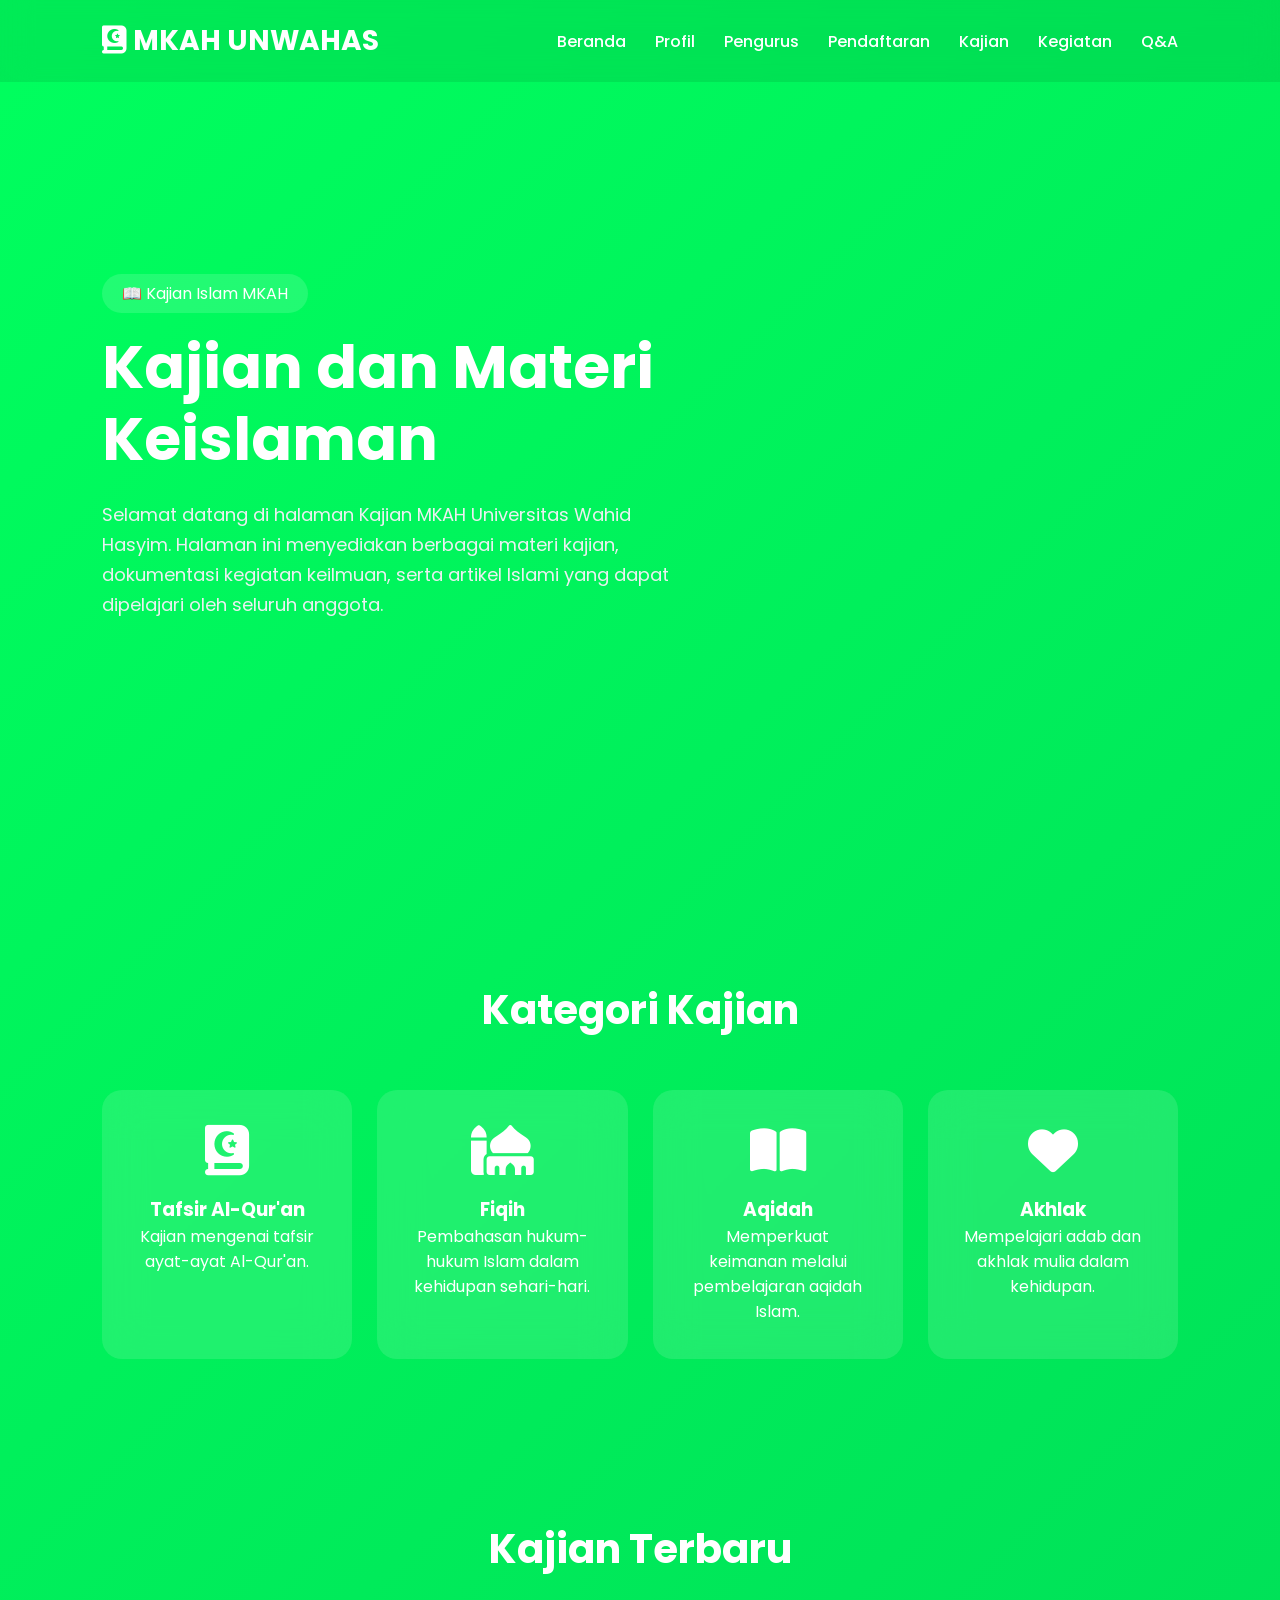
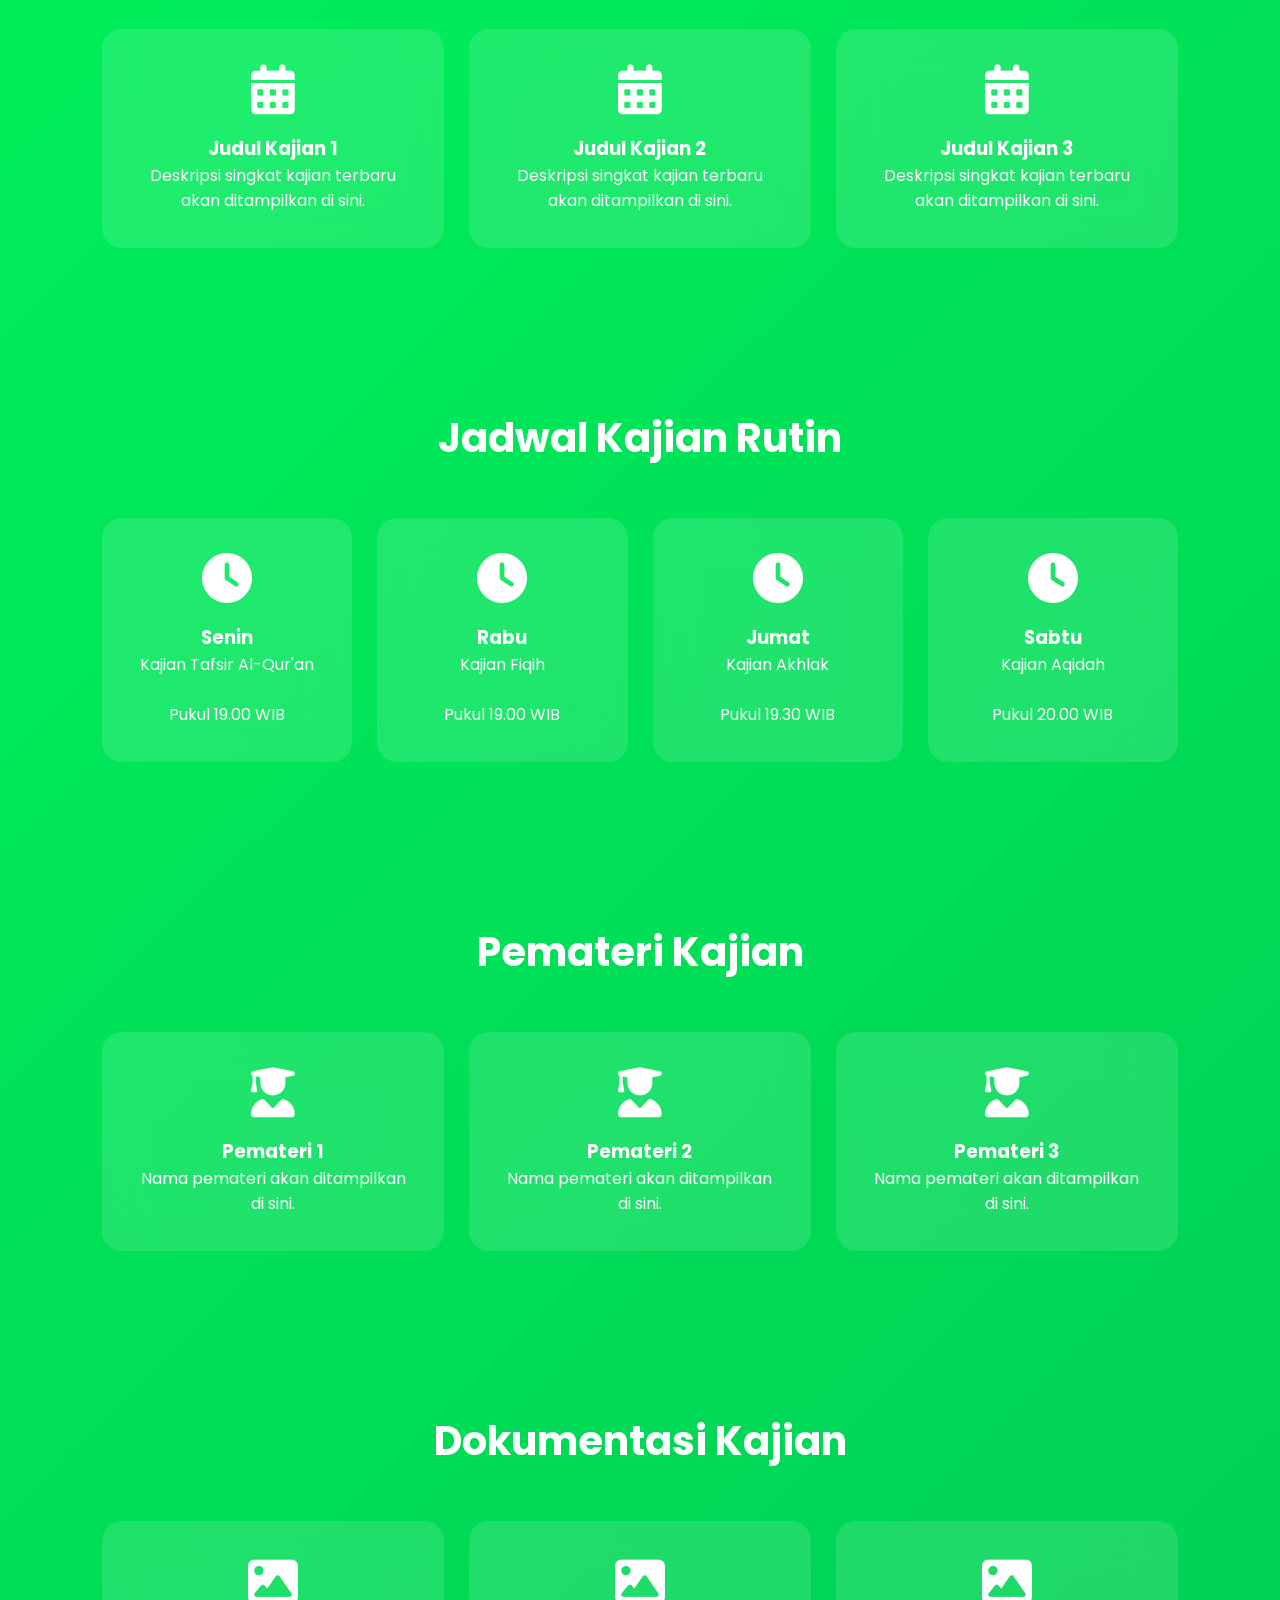
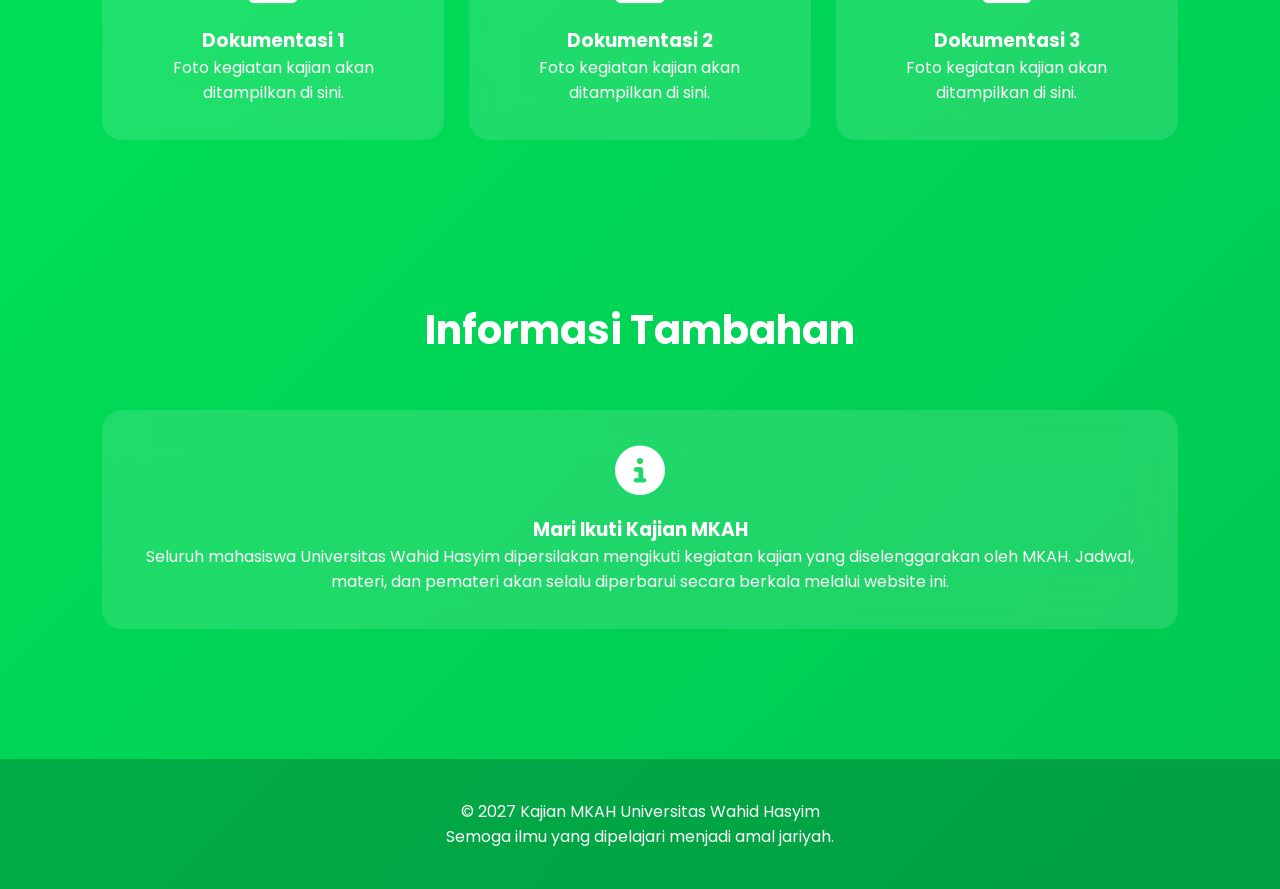
==== frontend/kajian.html @ d881df6a "Rename html files to lowercase" ====
<!DOCTYPE html>
<html lang="id">

<head>

    <meta charset="UTF-8">

    <meta name="viewport" content="width=device-width, initial-scale=1.0">

    <title>Kajian MKAH | Universitas Wahid Hasyim</title>

    <link rel="preconnect" href="https://fonts.googleapis.com">

    <link href="https://fonts.googleapis.com/css2?family=Poppins:wght@300;400;500;600;700&display=swap"
        rel="stylesheet">

    <link rel="stylesheet"
        href="https://cdnjs.cloudflare.com/ajax/libs/font-awesome/6.6.0/css/all.min.css">

    <link rel="stylesheet" href="style.css">

</head>

<body>

<header>

    <div class="logo">

        <i class="fas fa-book-quran"></i>

        MKAH UNWAHAS

    </div>

    <nav>

        <a href="index.html">Beranda</a>
        <a href="profil.html">Profil</a>
        <a href="pengurus.html">Pengurus</a>
        <a href="pendaftaran.html">Pendaftaran</a>
        <a href="kajian.html">Kajian</a>
        <a href="kegiatan.html">Kegiatan</a>
        <a href="qna.html">Q&A</a>

    </nav>

</header>

<section class="hero">

    <div class="text">

        <span>📖 Kajian Islam MKAH</span>

        <h1>Kajian dan Materi Keislaman</h1>

        <p>

            Selamat datang di halaman Kajian MKAH Universitas Wahid Hasyim.
            Halaman ini menyediakan berbagai materi kajian,
            dokumentasi kegiatan keilmuan,
            serta artikel Islami yang dapat dipelajari oleh seluruh anggota.

        </p>

    </div>

</section>

<section class="fitur">

    <h2>Kategori Kajian</h2>

    <div class="grid">

        <div class="item">

            <i class="fas fa-quran"></i>

            <h3>Tafsir Al-Qur'an</h3>

            <p>

                Kajian mengenai tafsir ayat-ayat Al-Qur'an.

            </p>

        </div>

        <div class="item">

            <i class="fas fa-mosque"></i>

            <h3>Fiqih</h3>

            <p>

                Pembahasan hukum-hukum Islam dalam kehidupan sehari-hari.

            </p>

        </div>

        <div class="item">

            <i class="fas fa-book-open"></i>

            <h3>Aqidah</h3>

            <p>

                Memperkuat keimanan melalui pembelajaran aqidah Islam.

            </p>

        </div>

        <div class="item">

            <i class="fas fa-heart"></i>

            <h3>Akhlak</h3>

            <p>

                Mempelajari adab dan akhlak mulia dalam kehidupan.

            </p>

        </div>

    </div>

</section>

<section class="fitur">

    <h2>Kajian Terbaru</h2>

    <div class="grid">

        <div class="item">

            <i class="fas fa-calendar-days"></i>

            <h3>Judul Kajian 1</h3>

            <p>

                Deskripsi singkat kajian terbaru akan ditampilkan di sini.

            </p>

        </div>

        <div class="item">

            <i class="fas fa-calendar-days"></i>

            <h3>Judul Kajian 2</h3>

            <p>

                Deskripsi singkat kajian terbaru akan ditampilkan di sini.

            </p>

        </div>

        <div class="item">

            <i class="fas fa-calendar-days"></i>

            <h3>Judul Kajian 3</h3>

            <p>

                Deskripsi singkat kajian terbaru akan ditampilkan di sini.

            </p>

        </div>

    </div>

</section>

<section class="fitur">

    <h2>Jadwal Kajian Rutin</h2>

    <div class="grid">

        <div class="item">

            <i class="fas fa-clock"></i>

            <h3>Senin</h3>

            <p>
                Kajian Tafsir Al-Qur'an
                <br><br>
                Pukul 19.00 WIB
            </p>

        </div>

        <div class="item">

            <i class="fas fa-clock"></i>

            <h3>Rabu</h3>

            <p>
                Kajian Fiqih
                <br><br>
                Pukul 19.00 WIB
            </p>

        </div>

        <div class="item">

            <i class="fas fa-clock"></i>

            <h3>Jumat</h3>

            <p>
                Kajian Akhlak
                <br><br>
                Pukul 19.30 WIB
            </p>

        </div>

        <div class="item">

            <i class="fas fa-clock"></i>

            <h3>Sabtu</h3>

            <p>
                Kajian Aqidah
                <br><br>
                Pukul 20.00 WIB
            </p>

        </div>

    </div>

</section>

<section class="fitur">

    <h2>Pemateri Kajian</h2>

    <div class="grid">

        <div class="item">

            <i class="fas fa-user-graduate"></i>

            <h3>Pemateri 1</h3>

            <p>

                Nama pemateri akan ditampilkan di sini.

            </p>

        </div>

        <div class="item">

            <i class="fas fa-user-graduate"></i>

            <h3>Pemateri 2</h3>

            <p>

                Nama pemateri akan ditampilkan di sini.

            </p>

        </div>

        <div class="item">

            <i class="fas fa-user-graduate"></i>

            <h3>Pemateri 3</h3>

            <p>

                Nama pemateri akan ditampilkan di sini.

            </p>

        </div>

    </div>

</section>

<section class="fitur">

    <h2>Dokumentasi Kajian</h2>

    <div class="grid">

        <div class="item">

            <i class="fas fa-image"></i>

            <h3>Dokumentasi 1</h3>

            <p>

                Foto kegiatan kajian akan ditampilkan di sini.

            </p>

        </div>

        <div class="item">

            <i class="fas fa-image"></i>

            <h3>Dokumentasi 2</h3>

            <p>

                Foto kegiatan kajian akan ditampilkan di sini.

            </p>

        </div>

        <div class="item">

            <i class="fas fa-image"></i>

            <h3>Dokumentasi 3</h3>

            <p>

                Foto kegiatan kajian akan ditampilkan di sini.

            </p>

        </div>

    </div>

</section>

<section class="fitur">

    <h2>Informasi Tambahan</h2>

    <div class="item">

        <i class="fas fa-circle-info"></i>

        <h3>Mari Ikuti Kajian MKAH</h3>

        <p>

            Seluruh mahasiswa Universitas Wahid Hasyim dipersilakan
            mengikuti kegiatan kajian yang diselenggarakan oleh MKAH.
            Jadwal, materi, dan pemateri akan selalu diperbarui secara
            berkala melalui website ini.

        </p>

    </div>

</section>

<footer>

    <p>

        © 2027 Kajian MKAH Universitas Wahid Hasyim

        <br>

        Semoga ilmu yang dipelajari menjadi amal jariyah.

    </p>

</footer>

<script src="script.js"></script>

</body>
</html>
---- frontend/style.css ----
* {
        margin: 0;
        padding: 0;
        box-sizing: border-box;
        font-family: "Poppins", sans-serif;
      }

      body {
        background: linear-gradient(
          -45deg,
          #000000,
          #085200,
          #2ecc71,
          #00c853,
          #00ff5e
        );
        background-size: 400% 400%;
        animation: bg 12s ease infinite;
        color: #fff;
        overflow-x: hidden;
      }

      @keyframes bg {
        0% {
          background-position: 0% 50%;
        }
        50% {
          background-position: 100% 50%;
        }
        100% {
          background-position: 0% 50%;
        }
      }

      header {
        width: 100%;
        padding: 20px 8%;
        display: flex;
        justify-content: space-between;
        align-items: center;
        position: fixed;
        top: 0;
        z-index: 1000;
        backdrop-filter: blur(15px);
        background: rgba(0, 0, 0, 0.08);
      }

      .logo {
        font-size: 28px;
        font-weight: 700;
      }

      .logo i {
        color: #ffffff;
      }

      nav a {
        color: white;
        text-decoration: none;
        margin-left: 25px;
        font-weight: 500;
        transition: 0.3s;
      }

      nav a:hover {
        color: #ffe600;
      }

      .hero {
        min-height: 100vh;
        display: flex;
        justify-content: space-between;
        align-items: center;
        padding: 120px 8%;
      }

      .text {
        width: 55%;
      }

      .text span {
        background: #ffffff22;
        padding: 8px 20px;
        border-radius: 30px;
      }

      .text h1 {
        font-size: 60px;
        margin: 25px 0;
        line-height: 1.2;
      }

      .text p {
        font-size: 18px;
        color: #ecf0f1;
        line-height: 30px;
      }

      .btn {
        margin-top: 40px;
      }

      .btn a {
        display: inline-block;
        padding: 16px 35px;
        border-radius: 40px;
        text-decoration: none;
        margin-right: 15px;
        transition: 0.4s;
        font-weight: bold;
      }

      .btn1 {
        background: #fff;
        color: #0a7c4a;
      }

      .btn2 {
        border: 2px solid white;
        color: white;
      }

      .btn a:hover {
        transform: translateY(-6px);
      }

      .card {
        width: 380px;
        padding: 40px;
        border-radius: 25px;
        background: rgba(255, 255, 255, 0.12);
        backdrop-filter: blur(20px);
        box-shadow: 0 15px 40px rgba(0, 0, 0, 0.3);
      }

      .card h2 {
        font-size: 70px;
      }

      .card p {
        margin: 10px 0 30px;
      }

      .info {
        display: grid;
        grid-template-columns: repeat(2, 1fr);
        gap: 20px;
      }

      .box {
        background: white;
        color: #00351e;
        padding: 20px;
        border-radius: 15px;
        text-align: center;
      }

      .box h3 {
        font-size: 28px;
      }

      .fitur {
        padding: 80px 8%;
      }

      .fitur h2 {
        text-align: center;
        margin-bottom: 50px;
        font-size: 40px;
      }

      .grid {
        display: grid;
        grid-template-columns: repeat(auto-fit, minmax(250px, 1fr));
        gap: 25px;
      }

      .item {
        background: rgba(255, 255, 255, 0.12);
        padding: 35px;
        border-radius: 20px;
        backdrop-filter: blur(20px);
        text-align: center;
        transition: 0.4s;
      }

      .item:hover {
        background: white;
        color: #00542a;
        transform: translateY(-10px);
      }

      .item i {
        font-size: 50px;
        margin-bottom: 20px;
      }

      footer {
        text-align: center;
        padding: 40px;
        background: rgba(0, 0, 0, 0.2);
        margin-top: 50px;
      }

      .form-container{
        width:100%;
        max-width:700px;
        margin:auto;
      }
    
input,
select,
textarea{

width:100%;

padding:14px;

font-size:16px;

border-radius:10px;

border:1px solid #ccc;

margin-top:8px;

margin-bottom:20px;

}

button{

width:100%;

padding:15px;

font-size:18px;

border-radius:12px;

background:#16a34a;

color:white;

cursor:pointer;

}
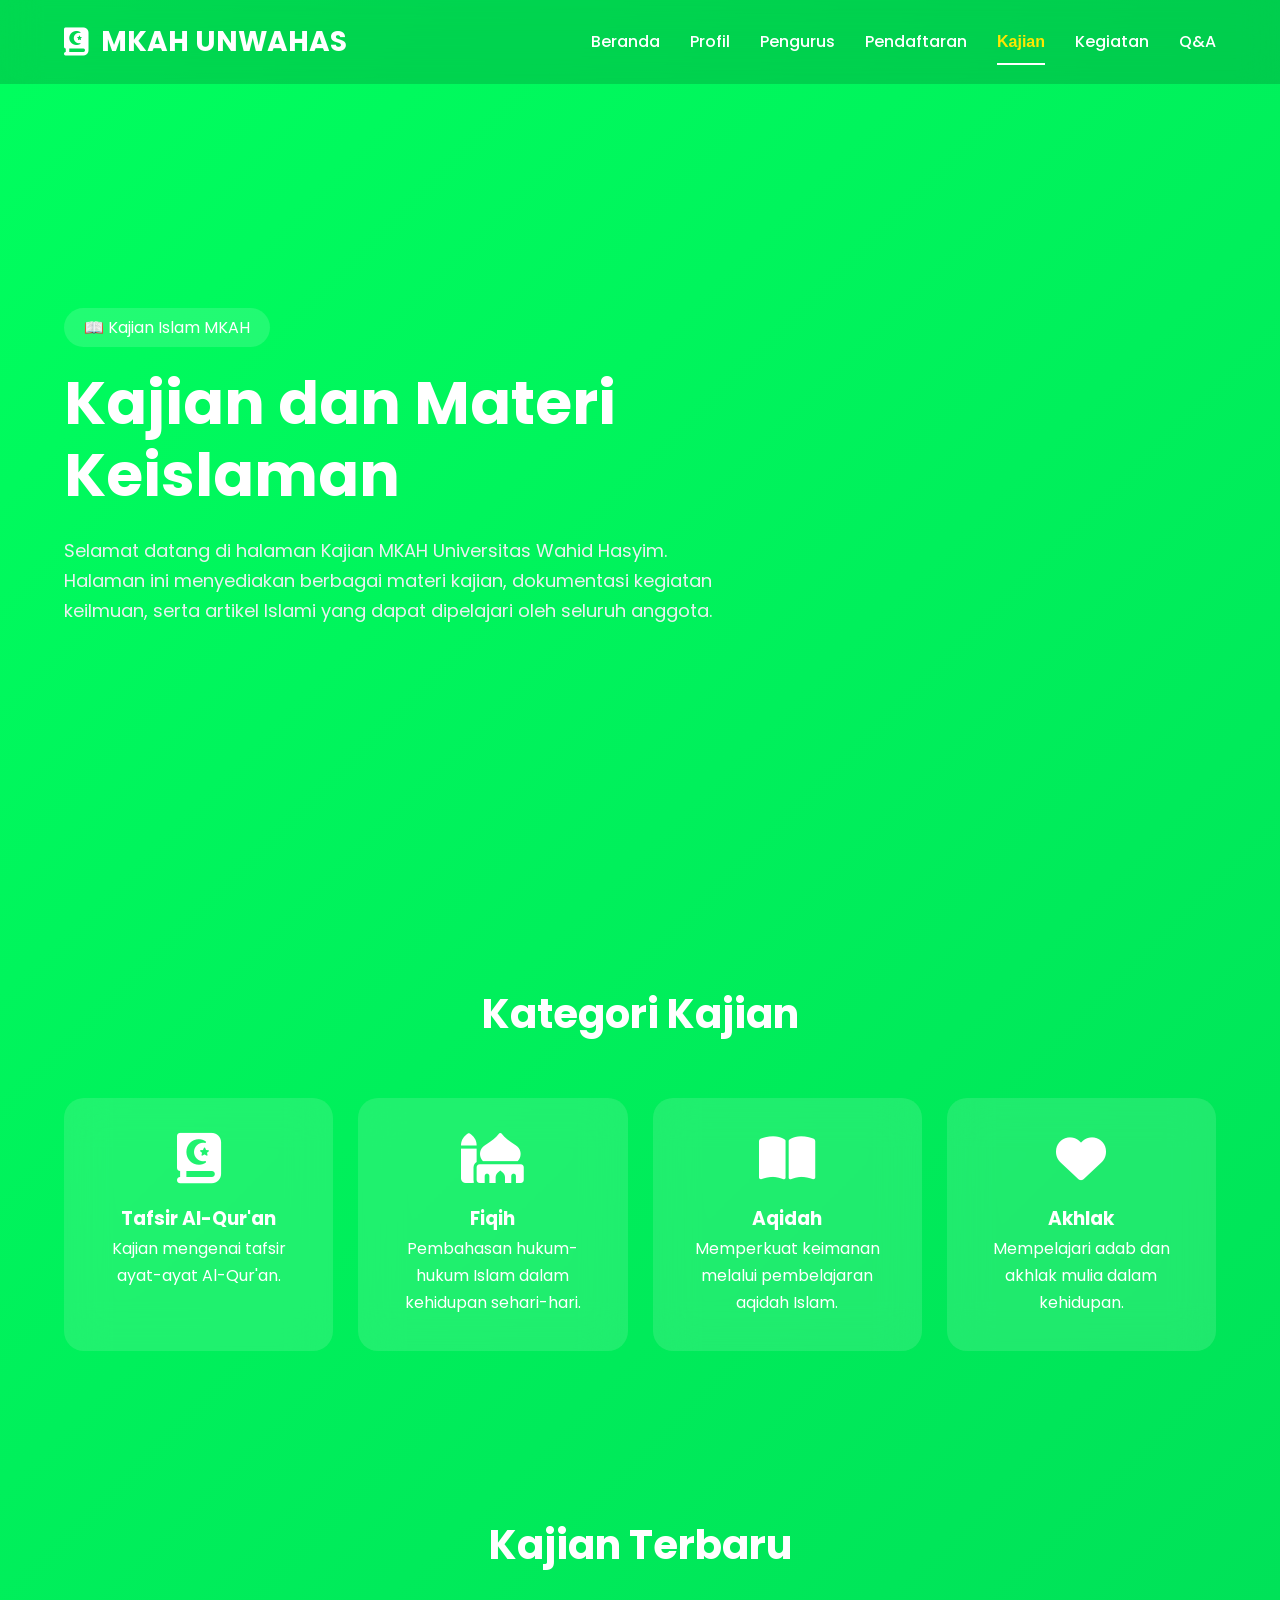
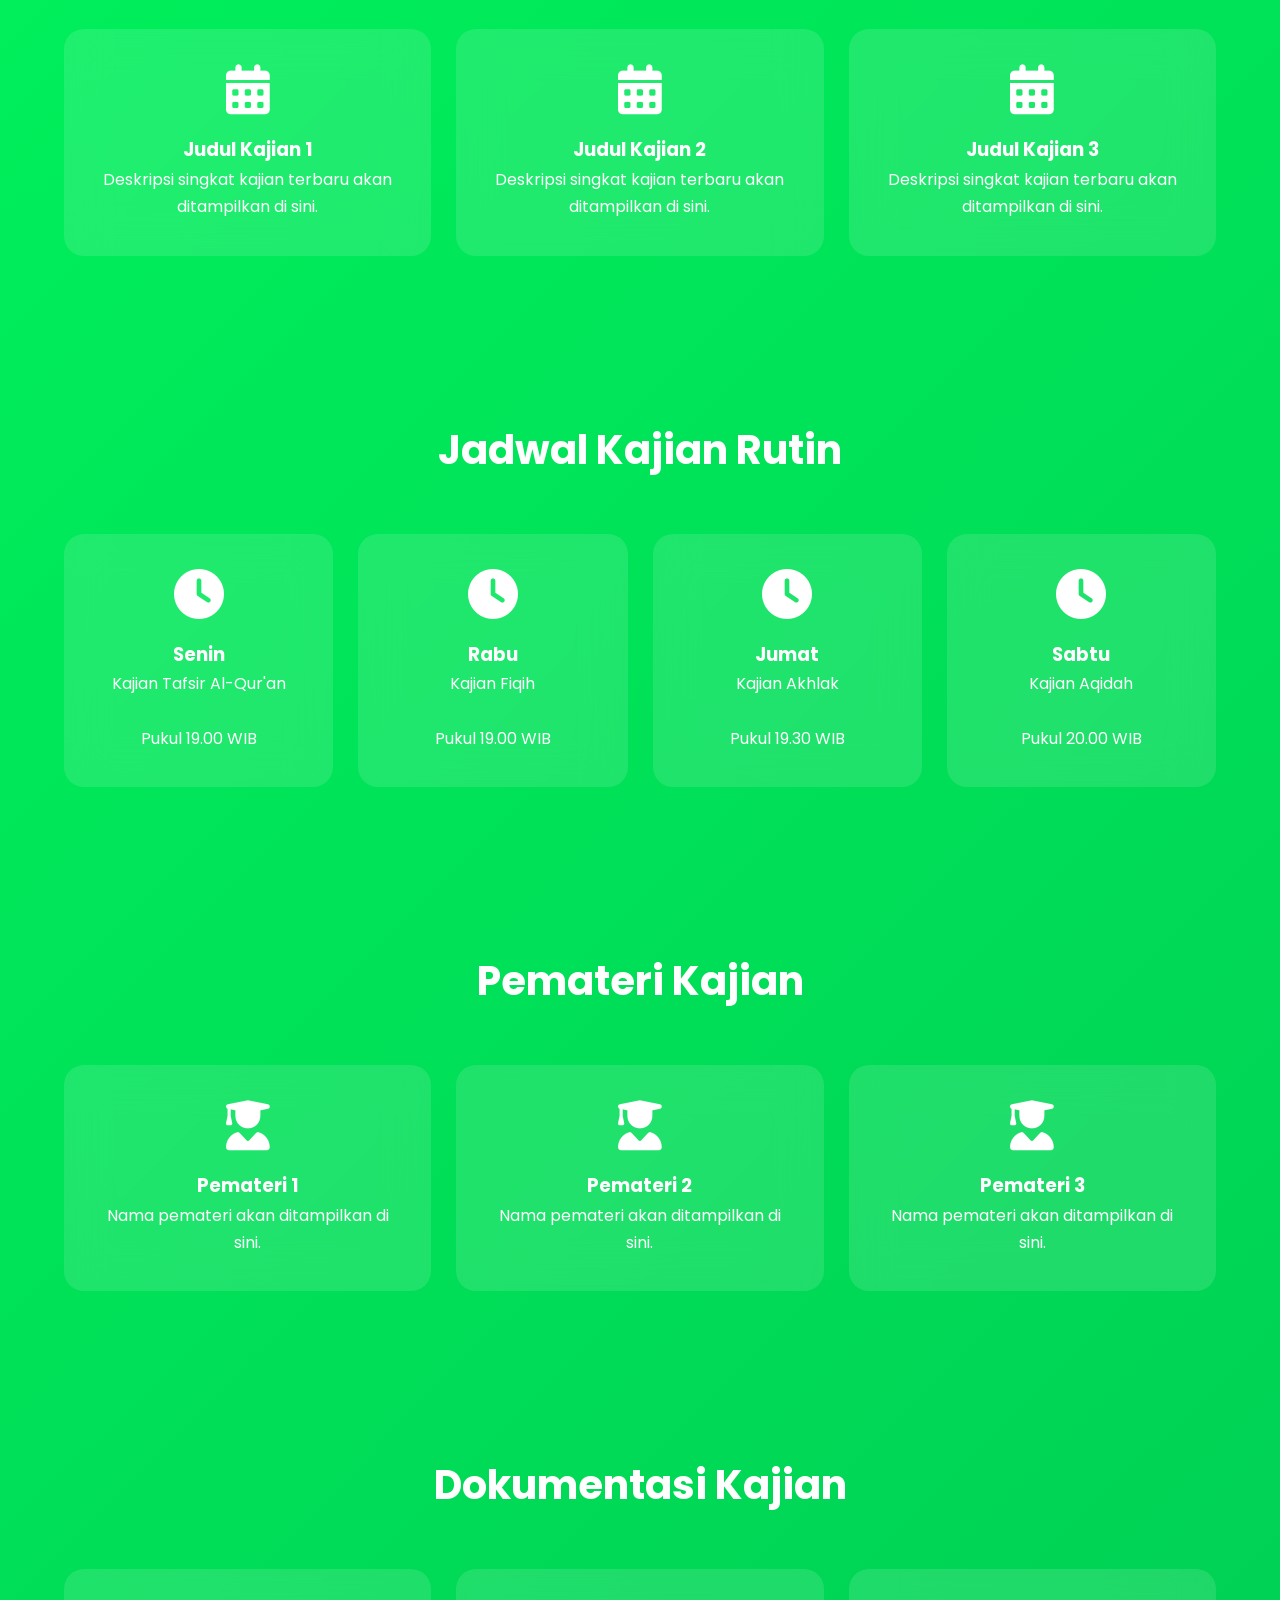
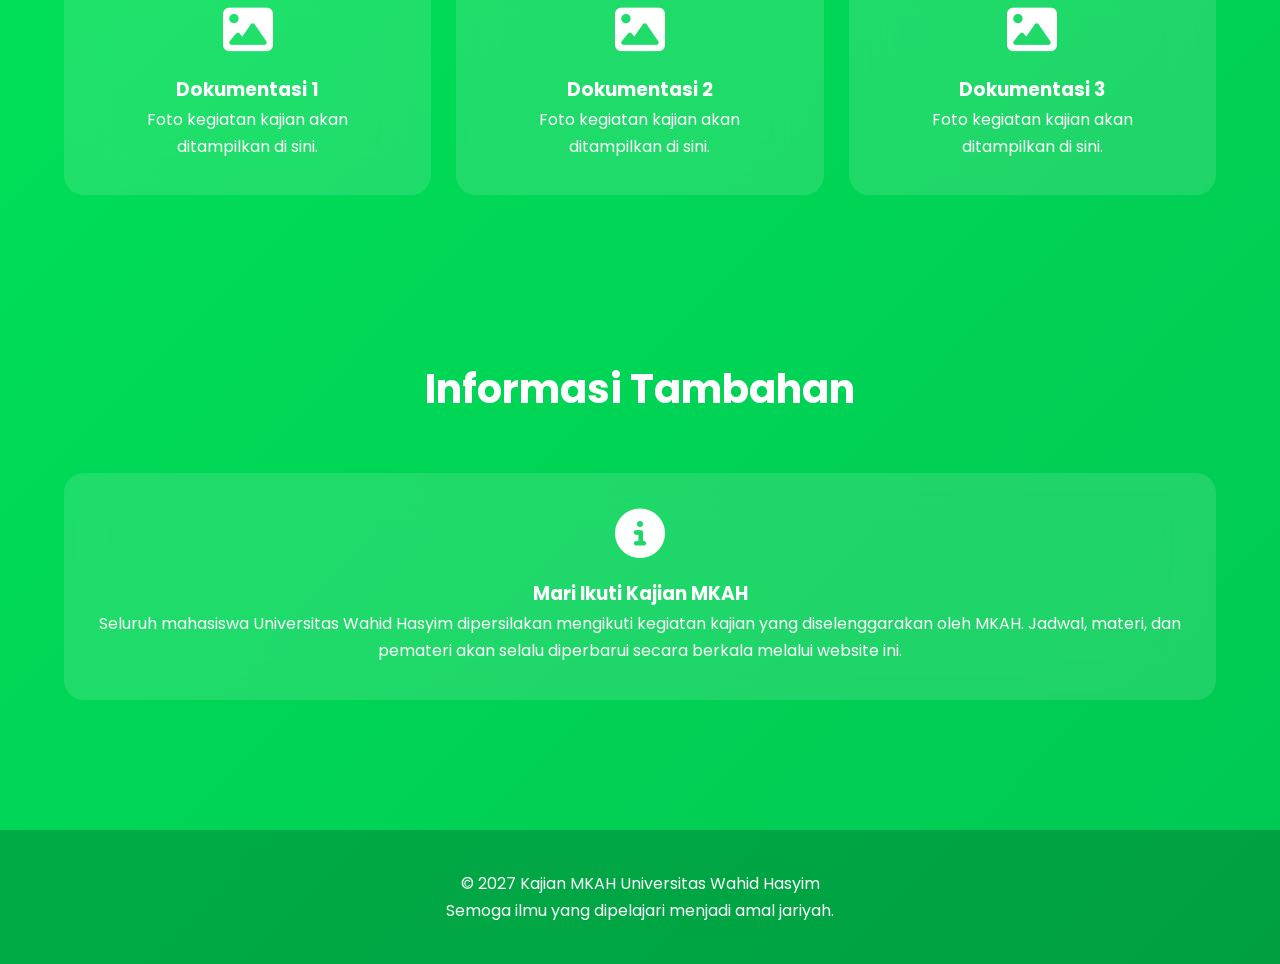
==== commit 1b55670f: "Improve responsive layout and mobile navigation" ====
--- a/frontend/kajian.html
+++ b/frontend/kajian.html
@@ -39,11 +39,17 @@
         <a href="profil.html">Profil</a>
         <a href="pengurus.html">Pengurus</a>
         <a href="pendaftaran.html">Pendaftaran</a>
-        <a href="kajian.html">Kajian</a>
+        <a href="kajian.html" class="active">Kajian</a>
         <a href="kegiatan.html">Kegiatan</a>
         <a href="qna.html">Q&A</a>
 
     </nav>
+
+    <div class="menu-toggle">
+
+    <i class="fas fa-bars"></i>
+
+    </div>
 
 </header>
 
--- a/frontend/style.css
+++ b/frontend/style.css
@@ -5,20 +5,54 @@
         font-family: "Poppins", sans-serif;
       }
 
-      body {
-        background: linear-gradient(
-          -45deg,
-          #000000,
-          #085200,
-          #2ecc71,
-          #00c853,
-          #00ff5e
-        );
-        background-size: 400% 400%;
-        animation: bg 12s ease infinite;
-        color: #fff;
-        overflow-x: hidden;
-      }
+/* ==========================
+   ROOT VARIABLES
+========================== */
+
+:root{
+
+--primary:#00c853;
+--primary-dark:#085200;
+--secondary:#2ecc71;
+
+--white:#ffffff;
+--text:#ecf0f1;
+
+--glass:rgba(255,255,255,.12);
+
+--radius:20px;
+
+--shadow:0 15px 40px rgba(0,0,0,.30);
+
+--transition:.3s ease;
+
+--container:1200px;
+
+}
+
+body{
+
+background:linear-gradient(
+-45deg,
+#000000,
+#085200,
+#2ecc71,
+#00c853,
+#00ff5e);
+
+background-size:400% 400%;
+
+animation:bg 12s ease infinite;
+
+color:var(--white);
+
+overflow-x:hidden;
+
+line-height:1.7;
+
+font-size:16px;
+
+}
 
       @keyframes bg {
         0% {
@@ -32,51 +66,188 @@
         }
       }
 
-      header {
-        width: 100%;
-        padding: 20px 8%;
-        display: flex;
-        justify-content: space-between;
-        align-items: center;
-        position: fixed;
-        top: 0;
-        z-index: 1000;
-        backdrop-filter: blur(15px);
-        background: rgba(0, 0, 0, 0.08);
-      }
-
-      .logo {
-        font-size: 28px;
-        font-weight: 700;
-      }
+html{
+
+scroll-behavior:smooth;
+
+}
+
+img{
+
+max-width:100%;
+
+height:auto;
+
+display:block;
+
+}
+
+section{
+
+width:100%;
+
+}
+
+a{
+
+text-decoration:none;
+
+color:inherit;
+
+}
+
+header{
+    width:100%;
+    position:fixed;
+    top:0;
+    left:0;
+    z-index:1000;
+
+    display:flex;
+    justify-content:space-between;
+    align-items:center;
+
+    padding:18px 5%;
+
+    backdrop-filter:blur(18px);
+    background:rgba(0,0,0,.15);
+
+    transition:.3s;
+}
+
+.logo{
+
+display:flex;
+
+align-items:center;
+
+gap:12px;
+
+font-size:clamp(22px,3vw,28px);
+
+font-weight:700;
+
+}
 
       .logo i {
         color: #ffffff;
       }
 
-      nav a {
-        color: white;
-        text-decoration: none;
-        margin-left: 25px;
-        font-weight: 500;
-        transition: 0.3s;
-      }
-
-      nav a:hover {
-        color: #ffe600;
-      }
-
-      .hero {
-        min-height: 100vh;
-        display: flex;
-        justify-content: space-between;
-        align-items: center;
-        padding: 120px 8%;
-      }
-
-      .text {
-        width: 55%;
-      }
+nav{
+
+display:flex;
+
+align-items:center;
+
+gap:30px;
+
+width:auto;
+
+}
+
+nav a{
+
+position:relative;
+
+font-weight:500;
+
+color:white;
+
+transition:.3s;
+
+padding:6px 0;
+
+}
+
+/* Hover Modern */
+
+nav a::after{
+
+content:"";
+
+position:absolute;
+
+left:0;
+
+bottom:-4px;
+
+width:0;
+
+height:2px;
+
+background:#ffffff;
+
+transition:.3s;
+
+}
+
+nav a:hover::after{
+
+width:100%;
+
+}
+
+/* Active Menu */
+
+nav a.active{
+
+color:#ffe600;
+
+font-weight:600;
+
+}
+
+nav a.active::after{
+
+width:100%;
+
+}
+
+/* Menu Mobile */
+
+.menu-toggle{
+
+display:none;
+
+font-size:28px;
+
+cursor:pointer;
+
+color:white;
+
+transition:.3s ease;
+
+}
+
+.menu-toggle:hover{
+
+transform:scale(1.12);
+
+}
+
+.hero{
+
+min-height:100vh;
+
+display:flex;
+
+justify-content:space-between;
+
+align-items:center;
+
+gap:60px;
+
+padding:120px 5% 80px;
+
+}
+
+.text{
+
+flex:1;
+
+max-width:650px;
+
+}
 
       .text span {
         background: #ffffff22;
@@ -84,14 +255,18 @@
         border-radius: 30px;
       }
 
-      .text h1 {
-        font-size: 60px;
-        margin: 25px 0;
-        line-height: 1.2;
-      }
+.text h1{
+
+font-size:clamp(38px,6vw,60px);
+
+line-height:1.2;
+
+margin:25px 0;
+
+}
 
       .text p {
-        font-size: 18px;
+        font-size:clamp(16px,2vw,18px);
         color: #ecf0f1;
         line-height: 30px;
       }
@@ -102,6 +277,7 @@
 
       .btn a {
         display: inline-block;
+        text-align:center;
         padding: 16px 35px;
         border-radius: 40px;
         text-decoration: none;
@@ -125,7 +301,8 @@
       }
 
       .card {
-        width: 380px;
+        width: 100%;
+        max-width: 380px;
         padding: 40px;
         border-radius: 25px;
         background: rgba(255, 255, 255, 0.12);
@@ -134,7 +311,7 @@
       }
 
       .card h2 {
-        font-size: 70px;
+        font-size:clamp(48px,7vw,70px);
       }
 
       .card p {
@@ -160,13 +337,13 @@
       }
 
       .fitur {
-        padding: 80px 8%;
+        padding: 80px 5%;
       }
 
       .fitur h2 {
         text-align: center;
         margin-bottom: 50px;
-        font-size: 40px;
+        font-size:clamp(30px,4vw,40px);
       }
 
       .grid {
@@ -195,18 +372,33 @@
         margin-bottom: 20px;
       }
 
-      footer {
-        text-align: center;
-        padding: 40px;
-        background: rgba(0, 0, 0, 0.2);
-        margin-top: 50px;
-      }
+footer{
+
+text-align:center;
+
+padding:40px 5%;
+
+background:rgba(0,0,0,.2);
+
+margin-top:50px;
+
+}
 
       .form-container{
         width:100%;
         max-width:700px;
         margin:auto;
       }
+
+label{
+
+display:block;
+
+margin-bottom:8px;
+
+font-weight:500;
+
+}
     
 input,
 select,
@@ -244,4 +436,150 @@
 
 cursor:pointer;
 
-}+}
+
+/* ==========================
+   MOBILE RESPONSIVE
+========================== */
+
+@media (max-width: 900px){
+
+header{
+
+padding:15px 5%;
+
+}
+
+.menu-toggle{
+
+display:block;
+
+z-index:1001;
+
+}
+
+nav{
+
+position:absolute;
+
+top:100%;
+
+left:0;
+
+width:100%;
+
+background:rgba(0,0,0,.95);
+
+box-shadow:0 10px 25px rgba(0,0,0,.35);
+
+backdrop-filter:blur(15px);
+
+display:flex;
+
+flex-direction:column;
+
+align-items:center;
+
+gap:20px;
+
+padding:25px 0;
+
+opacity:0;
+
+visibility:hidden;
+
+pointer-events:none;
+
+transform:translateY(-20px);
+
+transition:
+
+opacity .35s ease,
+
+transform .35s ease,
+
+visibility .35s;
+
+}
+
+nav.active{
+
+opacity:1;
+
+visibility:visible;
+
+pointer-events:auto;
+
+transform:translateY(0);
+
+}
+
+.hero{
+
+flex-direction:column;
+
+text-align:center;
+
+padding-top:150px;
+
+}
+
+.text{
+
+max-width:100%;
+
+}
+
+.card{
+
+width:100%;
+
+max-width:450px;
+
+margin:auto;
+
+}
+
+.btn{
+
+display:flex;
+
+flex-direction:column;
+
+align-items:center;
+
+gap:15px;
+
+}
+
+.btn a{
+
+margin-right:0;
+
+}
+
+.info{
+
+grid-template-columns:1fr;
+
+}
+
+nav a{
+
+padding:12px 0;
+
+width:100%;
+
+text-align:center;
+
+transition:.3s;
+
+}
+
+nav a:hover{
+
+background:rgba(255,255,255,.08);
+
+}
+
+}
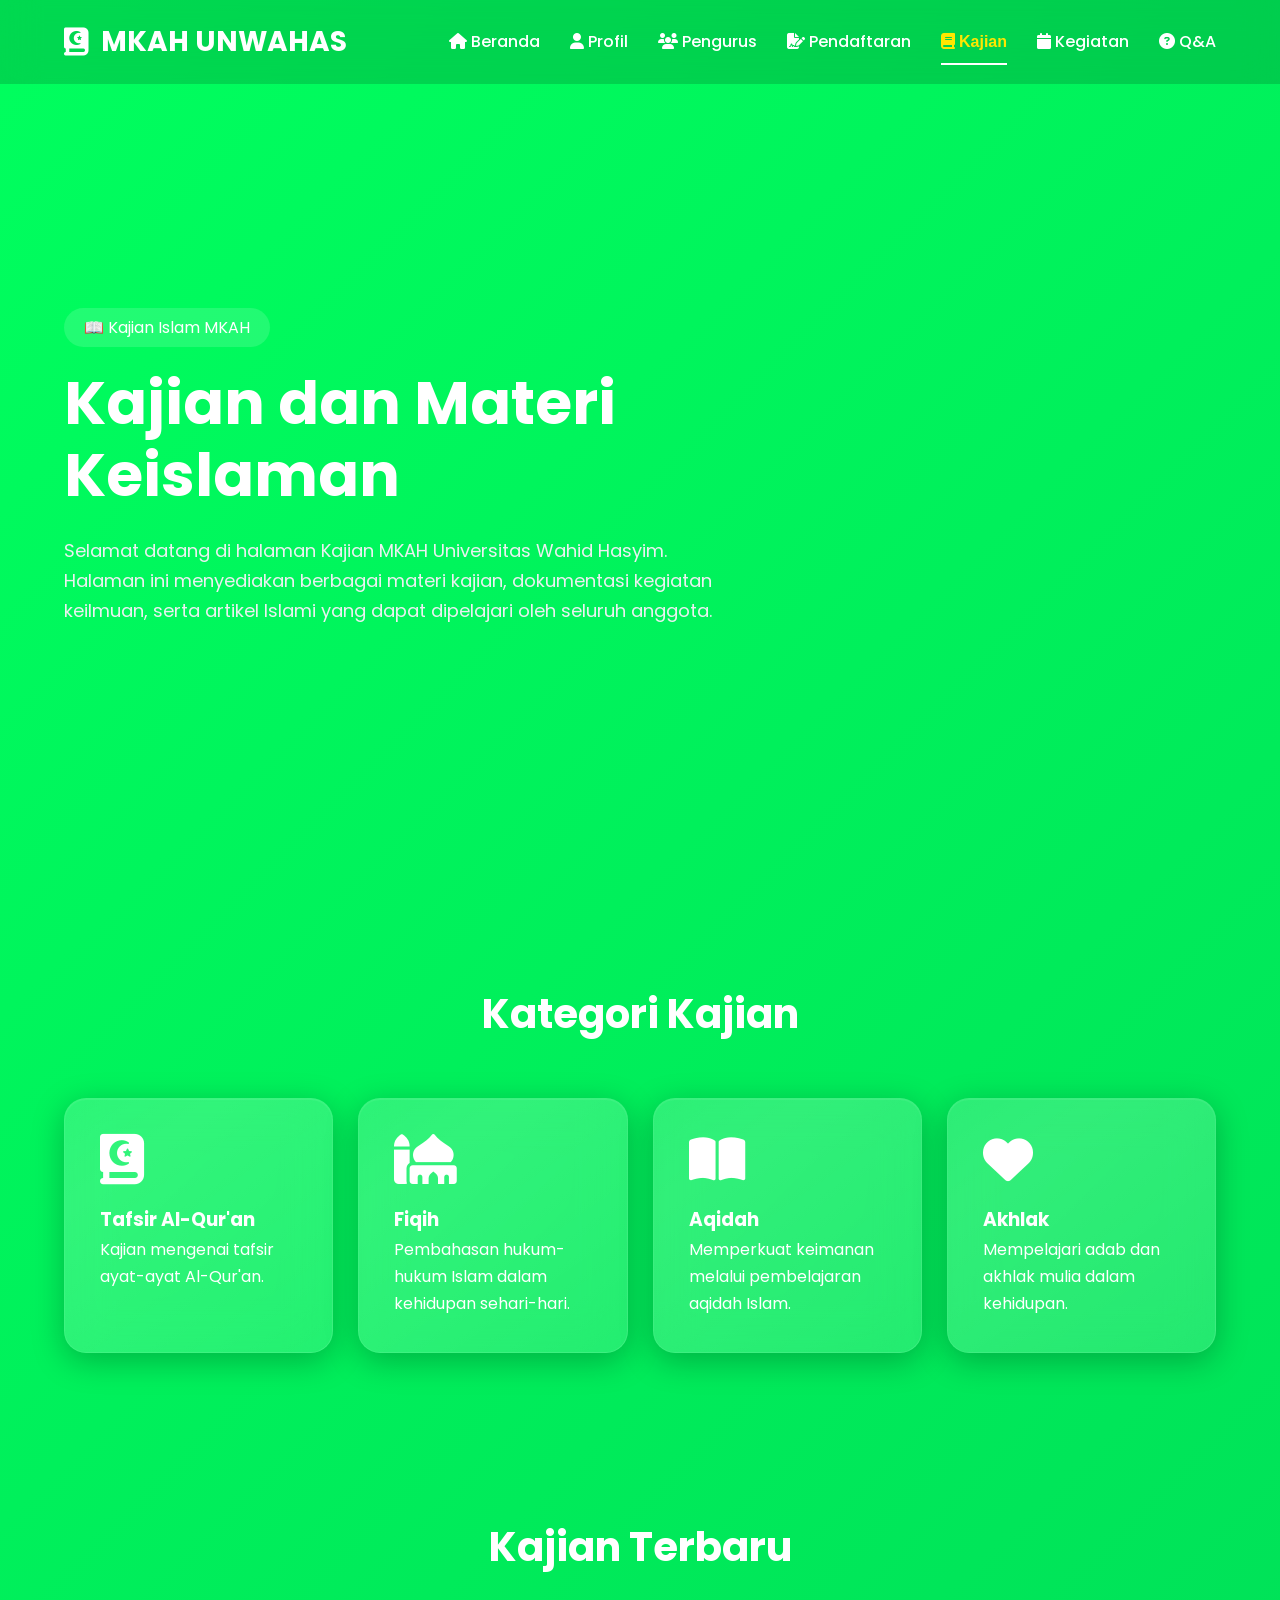
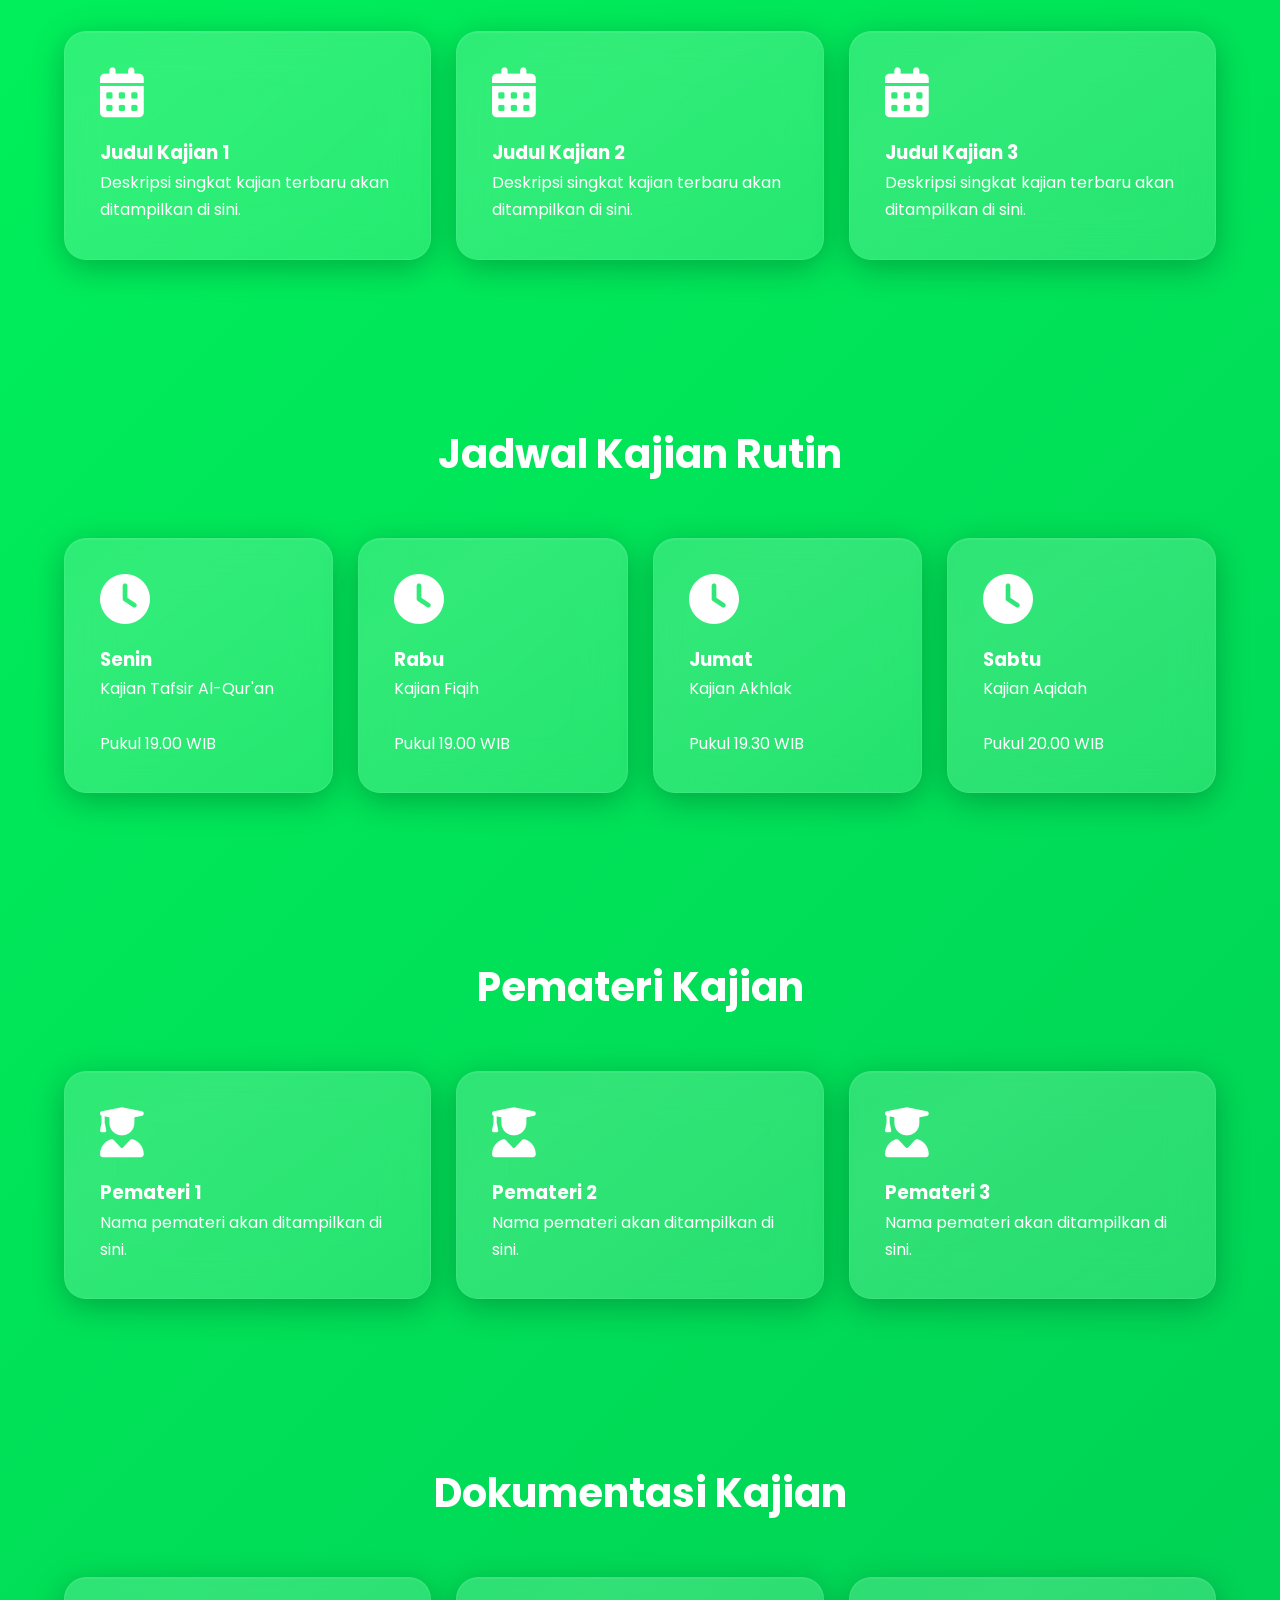
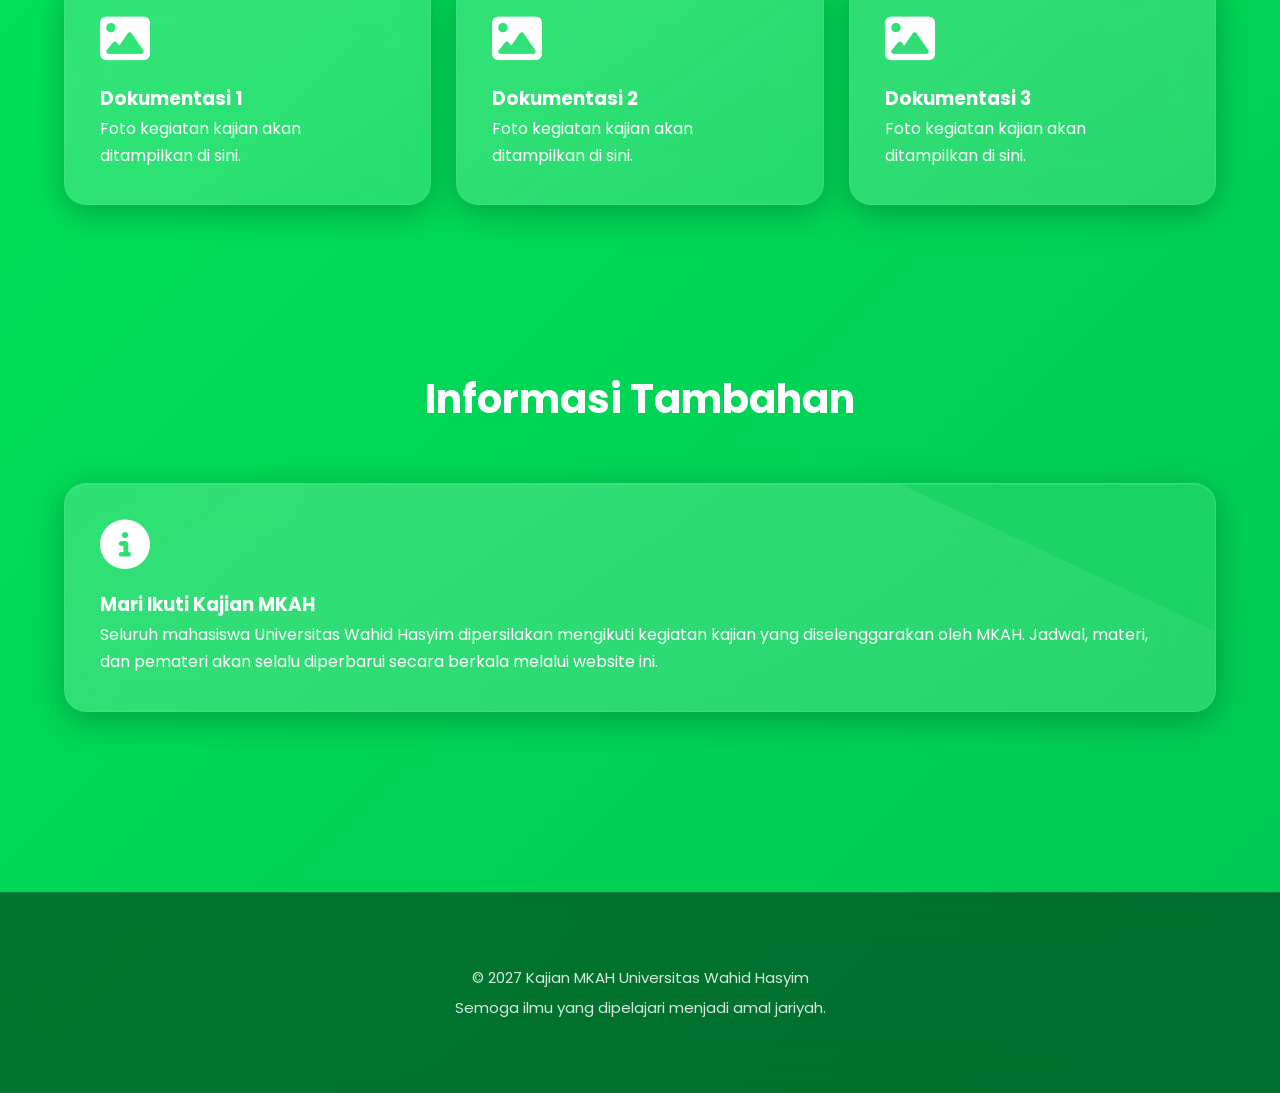
==== commit 27aecbf6: "Frontend selesai dengan UI modern dan responsive" ====
--- a/frontend/kajian.html
+++ b/frontend/kajian.html
@@ -23,6 +23,14 @@
 
 <body>
 
+<div id="loader">
+
+<div class="spinner"></div>
+
+<h2>MKAH UNWAHAS</h2>
+
+</div>
+
 <header>
 
     <div class="logo">
@@ -35,13 +43,37 @@
 
     <nav>
 
-        <a href="index.html">Beranda</a>
-        <a href="profil.html">Profil</a>
-        <a href="pengurus.html">Pengurus</a>
-        <a href="pendaftaran.html">Pendaftaran</a>
-        <a href="kajian.html" class="active">Kajian</a>
-        <a href="kegiatan.html">Kegiatan</a>
-        <a href="qna.html">Q&A</a>
+    <button class="close-menu">
+        <i class="fas fa-times"></i>
+    </button>
+
+    <a href="index.html">
+        <i class="fas fa-home"></i> Beranda
+    </a>
+
+    <a href="profil.html">
+        <i class="fas fa-user"></i> Profil
+    </a>
+
+    <a href="pengurus.html">
+        <i class="fas fa-users"></i> Pengurus
+    </a>
+
+    <a href="pendaftaran.html">
+        <i class="fas fa-file-signature"></i> Pendaftaran
+    </a>
+
+    <a href="kajian.html" class="active">
+        <i class="fas fa-book"></i> Kajian
+    </a>
+
+    <a href="kegiatan.html">
+        <i class="fas fa-calendar"></i> Kegiatan
+    </a>
+
+    <a href="qna.html">
+        <i class="fas fa-question-circle"></i> Q&A
+    </a>
 
     </nav>
 
@@ -52,6 +84,8 @@
     </div>
 
 </header>
+
+<div class="overlay"></div>
 
 <section class="hero">
 
@@ -385,6 +419,12 @@
 
 </section>
 
+<button id="backToTop">
+
+<i class="fas fa-arrow-up"></i>
+
+</button>
+
 <footer>
 
     <p>
--- a/frontend/style.css
+++ b/frontend/style.css
@@ -97,22 +97,48 @@
 }
 
 header{
-    width:100%;
-    position:fixed;
-    top:0;
-    left:0;
-    z-index:1000;
-
-    display:flex;
-    justify-content:space-between;
-    align-items:center;
-
-    padding:18px 5%;
-
-    backdrop-filter:blur(18px);
-    background:rgba(0,0,0,.15);
-
-    transition:.3s;
+
+width:100%;
+position:fixed;
+top:0;
+left:0;
+z-index:10002;
+
+display:flex;
+justify-content:space-between;
+align-items:center;
+
+padding:18px 5%;
+
+backdrop-filter:blur(18px);
+background:rgba(0,0,0,.15);
+
+transform:translateY(0);
+
+transition:
+transform .35s ease,
+background .35s ease,
+padding .35s ease,
+box-shadow .35s ease;
+
+}
+
+header.scrolled{
+
+padding:12px 5%;
+
+background:rgba(0,0,0,.82);
+
+backdrop-filter:blur(22px);
+
+box-shadow:0 8px 25px rgba(0,0,0,.35);
+
+}
+
+header.hide{
+
+transform:translateY(-120%);
+
 }
 
 .logo{
@@ -275,30 +301,117 @@
         margin-top: 40px;
       }
 
-      .btn a {
-        display: inline-block;
-        text-align:center;
-        padding: 16px 35px;
-        border-radius: 40px;
-        text-decoration: none;
-        margin-right: 15px;
-        transition: 0.4s;
-        font-weight: bold;
-      }
-
-      .btn1 {
-        background: #fff;
-        color: #0a7c4a;
-      }
-
-      .btn2 {
-        border: 2px solid white;
-        color: white;
-      }
-
-      .btn a:hover {
-        transform: translateY(-6px);
-      }
+.btn a{
+
+display:inline-flex;
+
+justify-content:center;
+
+align-items:center;
+
+gap:10px;
+
+padding:16px 38px;
+
+border-radius:50px;
+
+font-weight:600;
+
+text-decoration:none;
+
+overflow:hidden;
+
+position:relative;
+
+transition:.35s ease;
+
+box-shadow:0 8px 25px rgba(0,0,0,.25);
+
+}
+
+.btn a::before{
+
+content:"";
+
+position:absolute;
+
+top:0;
+
+left:-100%;
+
+width:100%;
+
+height:100%;
+
+background:linear-gradient(
+
+90deg,
+
+transparent,
+
+rgba(255,255,255,.35),
+
+transparent
+
+);
+
+transition:.7s;
+
+}
+
+.btn1{
+
+background:linear-gradient(
+
+135deg,
+
+#00c853,
+
+#00ff84
+
+);
+
+color:white;
+
+}
+
+.btn2{
+
+background:rgba(255,255,255,.08);
+
+border:1px solid rgba(255,255,255,.25);
+
+backdrop-filter:blur(10px);
+
+color:white;
+
+}
+
+.btn2:hover{
+
+background:rgba(255,255,255,.20);
+
+}
+
+.btn a:hover{
+
+transform:
+
+translateY(-5px)
+
+scale(1.03);
+
+box-shadow:
+
+0 18px 35px rgba(0,0,0,.35);
+
+}
+
+.btn a:hover::before{
+
+left:120%;
+
+}
 
       .card {
         width: 100%;
@@ -352,35 +465,133 @@
         gap: 25px;
       }
 
-      .item {
-        background: rgba(255, 255, 255, 0.12);
-        padding: 35px;
-        border-radius: 20px;
-        backdrop-filter: blur(20px);
-        text-align: center;
-        transition: 0.4s;
-      }
-
-      .item:hover {
-        background: white;
-        color: #00542a;
-        transform: translateY(-10px);
-      }
+.item{
+
+background:rgba(255,255,255,.10);
+
+border:1px solid rgba(255,255,255,.15);
+
+backdrop-filter:blur(22px);
+
+-webkit-backdrop-filter:blur(22px);
+
+box-shadow:
+
+0 8px 32px rgba(0,0,0,.25),
+
+inset 0 1px 1px rgba(255,255,255,.08);
+
+padding:35px;
+
+border-radius:22px;
+
+transition:.4s ease;
+
+overflow:hidden;
+
+position:relative;
+
+}
+
+.item::before{
+
+content:"";
+
+position:absolute;
+
+top:-100%;
+
+left:-100%;
+
+width:250%;
+
+height:250%;
+
+background:
+
+linear-gradient(
+
+120deg,
+
+transparent,
+
+rgba(255,255,255,.10),
+
+transparent
+
+);
+
+transform:rotate(25deg);
+
+transition:.8s;
+
+}
+
+.item:hover{
+
+transform:
+
+translateY(-12px)
+
+scale(1.02);
+
+background:rgba(255,255,255,.18);
+
+box-shadow:
+
+0 20px 45px rgba(0,0,0,.35);
+
+border-color:rgba(255,255,255,.35);
+
+color:white;
+
+}
+
+.item:hover::before{
+
+left:100%;
+
+top:100%;
+
+}
 
       .item i {
         font-size: 50px;
         margin-bottom: 20px;
-      }
+        transition:.35s ease;
+      }
+
+.item:hover i{
+
+transform:scale(1.18);
+
+color:#ffe600;
+
+}
 
 footer{
 
+margin-top:100px;
+
+padding:70px 5%;
+
+background:rgba(0,0,0,.45);
+
+backdrop-filter:blur(18px);
+
+border-top:1px solid rgba(255,255,255,.08);
+
 text-align:center;
 
-padding:40px 5%;
-
-background:rgba(0,0,0,.2);
-
-margin-top:50px;
+}
+
+footer p{
+
+opacity:.85;
+
+font-size:15px;
+
+line-height:2;
 
 }
 
@@ -442,144 +653,430 @@
    MOBILE RESPONSIVE
 ========================== */
 
-@media (max-width: 900px){
-
-header{
-
-padding:15px 5%;
-
-}
+.close-menu{
+
+display:none;
+
+}
+
+@media(max-width:900px){
 
 .menu-toggle{
 
 display:block;
 
-z-index:1001;
+position:relative;
+
+font-size:30px;
+
+color:white;
+
+cursor:pointer;
+
+z-index:10000;
 
 }
 
 nav{
 
-position:absolute;
-
-top:100%;
+position:fixed;
+
+top:15px;
+
+right:-320px;
+
+width:260px;
+
+height:auto;
+
+padding:20px;
+
+background:rgba(15,25,20,.95);
+
+border:1px solid rgba(255,255,255,.12);
+
+border-radius:20px;
+
+display:flex;
+
+flex-direction:column;
+
+gap:8px;
+
+transition:.35s;
+
+z-index:10003;
+
+box-shadow:0 20px 40px rgba(0,0,0,.4);
+
+}
+
+nav.active{
+
+right:15px;
+
+}
+
+nav a{
+
+display:flex;
+
+align-items:center;
+
+gap:12px;
+
+padding:13px 15px;
+
+border-radius:12px;
+
+font-size:15px;
+
+width:100%;
+
+}
+
+nav a:hover{
+
+background:rgba(255,255,255,.08);
+
+}
+
+nav a.active{
+
+background:#00c853;
+
+color:white;
+
+}
+
+.close-menu{
+
+display:block;
+
+}
+
+.hero{
+
+flex-direction:column;
+
+text-align:center;
+
+padding-top:140px;
+
+gap:40px;
+
+}
+
+.text{
+
+max-width:100%;
+
+}
+
+.card{
+
+width:100%;
+
+max-width:380px;
+
+margin:auto;
+
+}
+
+.btn{
+
+display:flex;
+
+flex-direction:column;
+
+align-items:center;
+
+gap:15px;
+
+}
+
+.btn a{
+
+width:100%;
+
+max-width:250px;
+
+margin-right:0;
+
+}
+
+.info{
+
+grid-template-columns:1fr;
+
+}
+
+.grid{
+
+grid-template-columns:1fr;
+
+}
+
+}
+
+/* ==========================
+BACK TO TOP
+========================== */
+
+#backToTop{
+
+position:fixed;
+
+right:25px;
+
+bottom:25px;
+
+width:55px;
+
+height:55px;
+
+border:none;
+
+border-radius:50%;
+
+background:linear-gradient(135deg,#00c853,#00ff84);
+
+color:white;
+
+font-size:20px;
+
+cursor:pointer;
+
+box-shadow:0 10px 30px rgba(0,0,0,.35);
+
+opacity:0;
+
+visibility:hidden;
+
+transform:translateY(20px);
+
+transition:.35s;
+
+z-index:999;
+
+}
+
+#backToTop.show{
+
+opacity:1;
+
+visibility:visible;
+
+transform:translateY(0);
+
+}
+
+#backToTop:hover{
+
+transform:translateY(-5px) scale(1.08);
+
+box-shadow:0 15px 35px rgba(0,0,0,.45);
+
+}
+
+/* ==========================
+LOADER
+========================== */
+
+#loader{
+
+position:fixed;
+
+top:0;
 
 left:0;
 
 width:100%;
 
-background:rgba(0,0,0,.95);
-
-box-shadow:0 10px 25px rgba(0,0,0,.35);
-
-backdrop-filter:blur(15px);
+height:100%;
+
+background:#031d0d;
 
 display:flex;
 
 flex-direction:column;
 
+justify-content:center;
+
 align-items:center;
 
 gap:20px;
 
-padding:25px 0;
+z-index:99999;
+
+transition:.7s;
+
+}
+
+#loader.hide{
 
 opacity:0;
 
 visibility:hidden;
 
-pointer-events:none;
-
-transform:translateY(-20px);
-
-transition:
-
-opacity .35s ease,
-
-transform .35s ease,
-
-visibility .35s;
-
-}
-
-nav.active{
+}
+
+.spinner{
+
+width:65px;
+
+height:65px;
+
+border-radius:50%;
+
+border:5px solid rgba(255,255,255,.15);
+
+border-top:5px solid #00ff84;
+
+animation:spin 1s linear infinite;
+
+}
+
+@keyframes spin{
+
+100%{
+
+transform:rotate(360deg);
+
+}
+
+}
+
+img{
+
+user-select:none;
+
+-webkit-user-drag:none;
+
+}
+
+::selection{
+
+background:#00c853;
+
+color:white;
+
+}
+
+::-webkit-scrollbar{
+
+width:10px;
+
+}
+
+::-webkit-scrollbar-track{
+
+background:#06180c;
+
+}
+
+::-webkit-scrollbar-thumb{
+
+background:#00c853;
+
+border-radius:20px;
+
+}
+
+::-webkit-scrollbar-thumb:hover{
+
+background:#00ff84;
+
+}
+
+input:focus,
+textarea:focus,
+select:focus{
+
+outline:none;
+
+border-color:#00ff84;
+
+box-shadow:0 0 15px rgba(0,255,132,.35);
+
+}
+
+.item{
+
+animation:fadeUp .8s ease;
+
+}
+
+@keyframes fadeUp{
+
+from{
+
+opacity:0;
+
+transform:translateY(40px);
+
+}
+
+to{
 
 opacity:1;
 
+transform:translateY(0);
+
+}
+
+}
+
+.close-menu{
+
+background:none;
+
+border:none;
+
+color:white;
+
+font-size:20px;
+
+align-self:flex-end;
+
+cursor:pointer;
+
+margin-bottom:10px;
+
+width:auto;
+
+padding:0;
+
+}
+
+.overlay{
+
+position:fixed;
+
+top:0;
+
+left:0;
+
+width:100%;
+
+height:100%;
+
+background:rgba(0,0,0,.45);
+
+opacity:0;
+
+visibility:hidden;
+
+transition:.3s;
+
+z-index:10001;
+
+}
+
+.overlay.active{
+
+opacity:1;
+
 visibility:visible;
 
-pointer-events:auto;
-
-transform:translateY(0);
-
-}
-
-.hero{
-
-flex-direction:column;
-
-text-align:center;
-
-padding-top:150px;
-
-}
-
-.text{
-
-max-width:100%;
-
-}
-
-.card{
-
-width:100%;
-
-max-width:450px;
-
-margin:auto;
-
-}
-
-.btn{
-
-display:flex;
-
-flex-direction:column;
-
-align-items:center;
-
-gap:15px;
-
-}
-
-.btn a{
-
-margin-right:0;
-
-}
-
-.info{
-
-grid-template-columns:1fr;
-
-}
-
-nav a{
-
-padding:12px 0;
-
-width:100%;
-
-text-align:center;
-
-transition:.3s;
-
-}
-
-nav a:hover{
-
-background:rgba(255,255,255,.08);
-
-}
-
-}
+}
